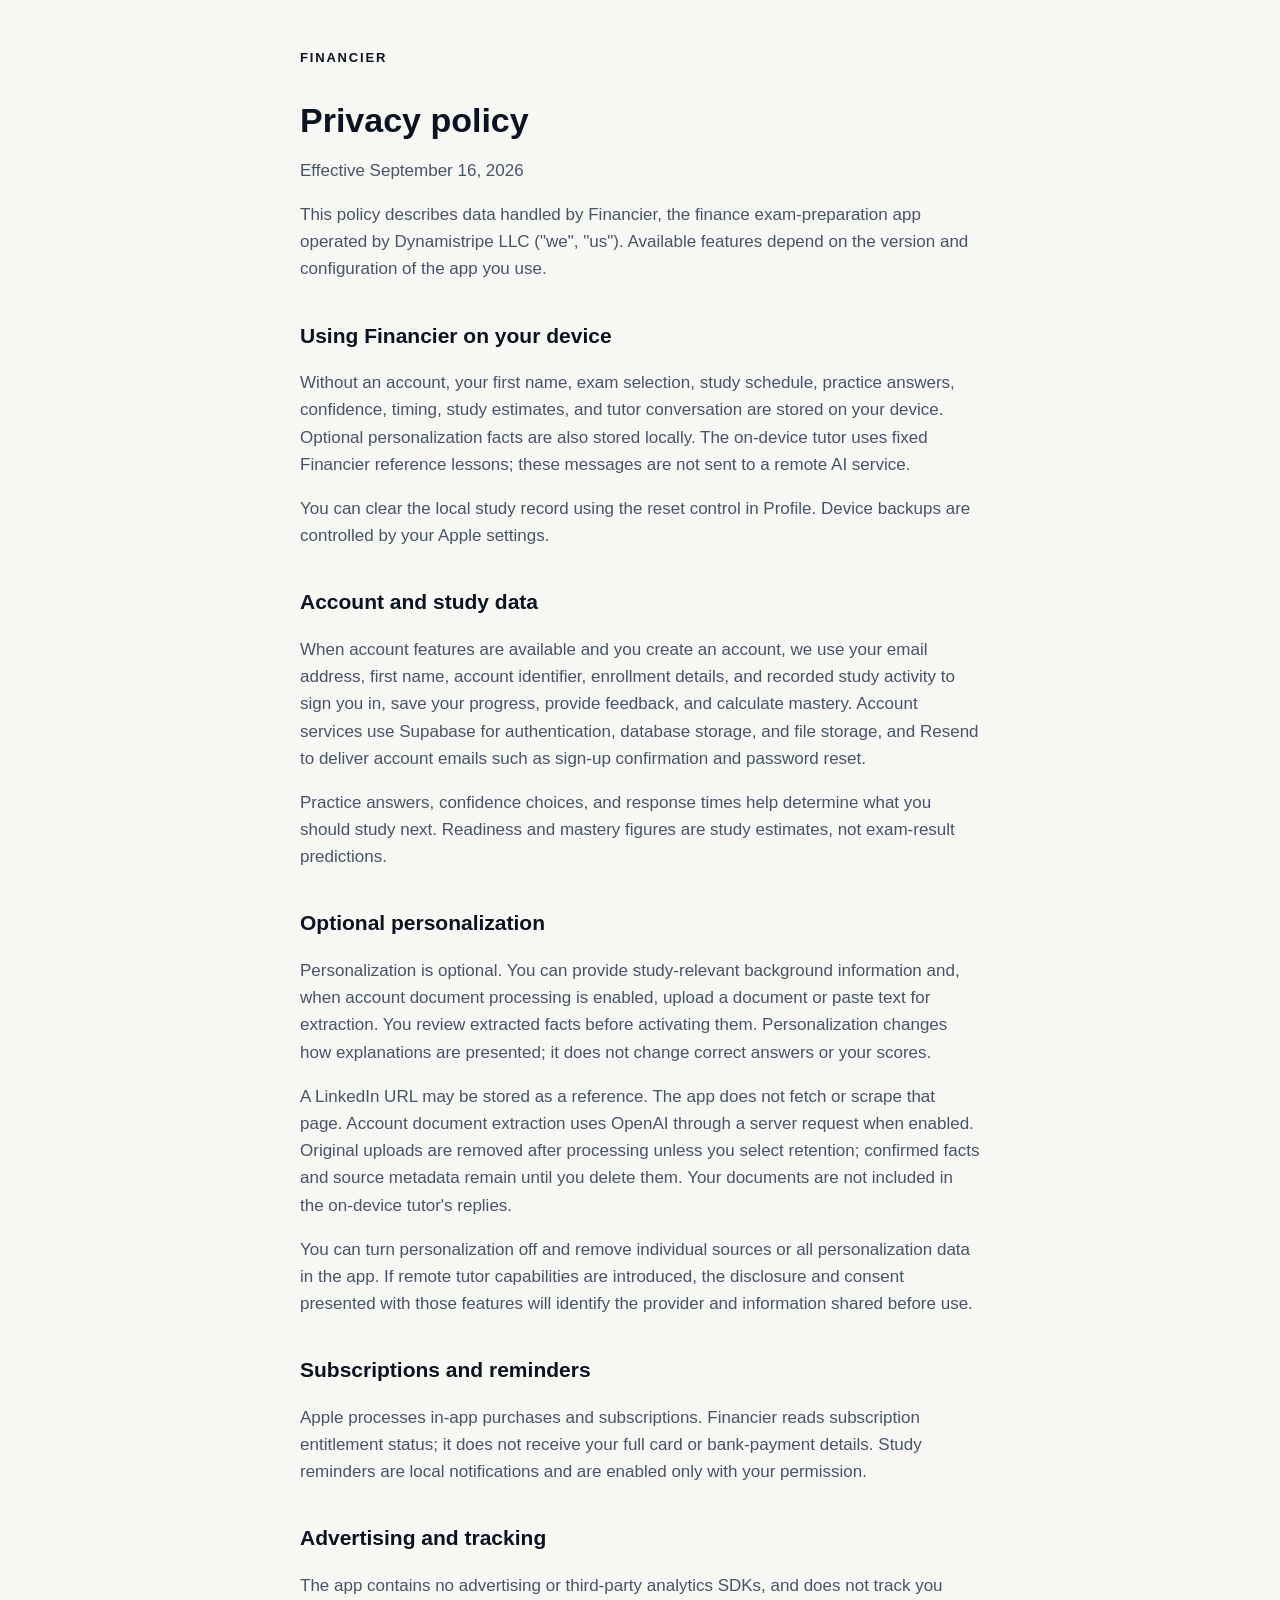
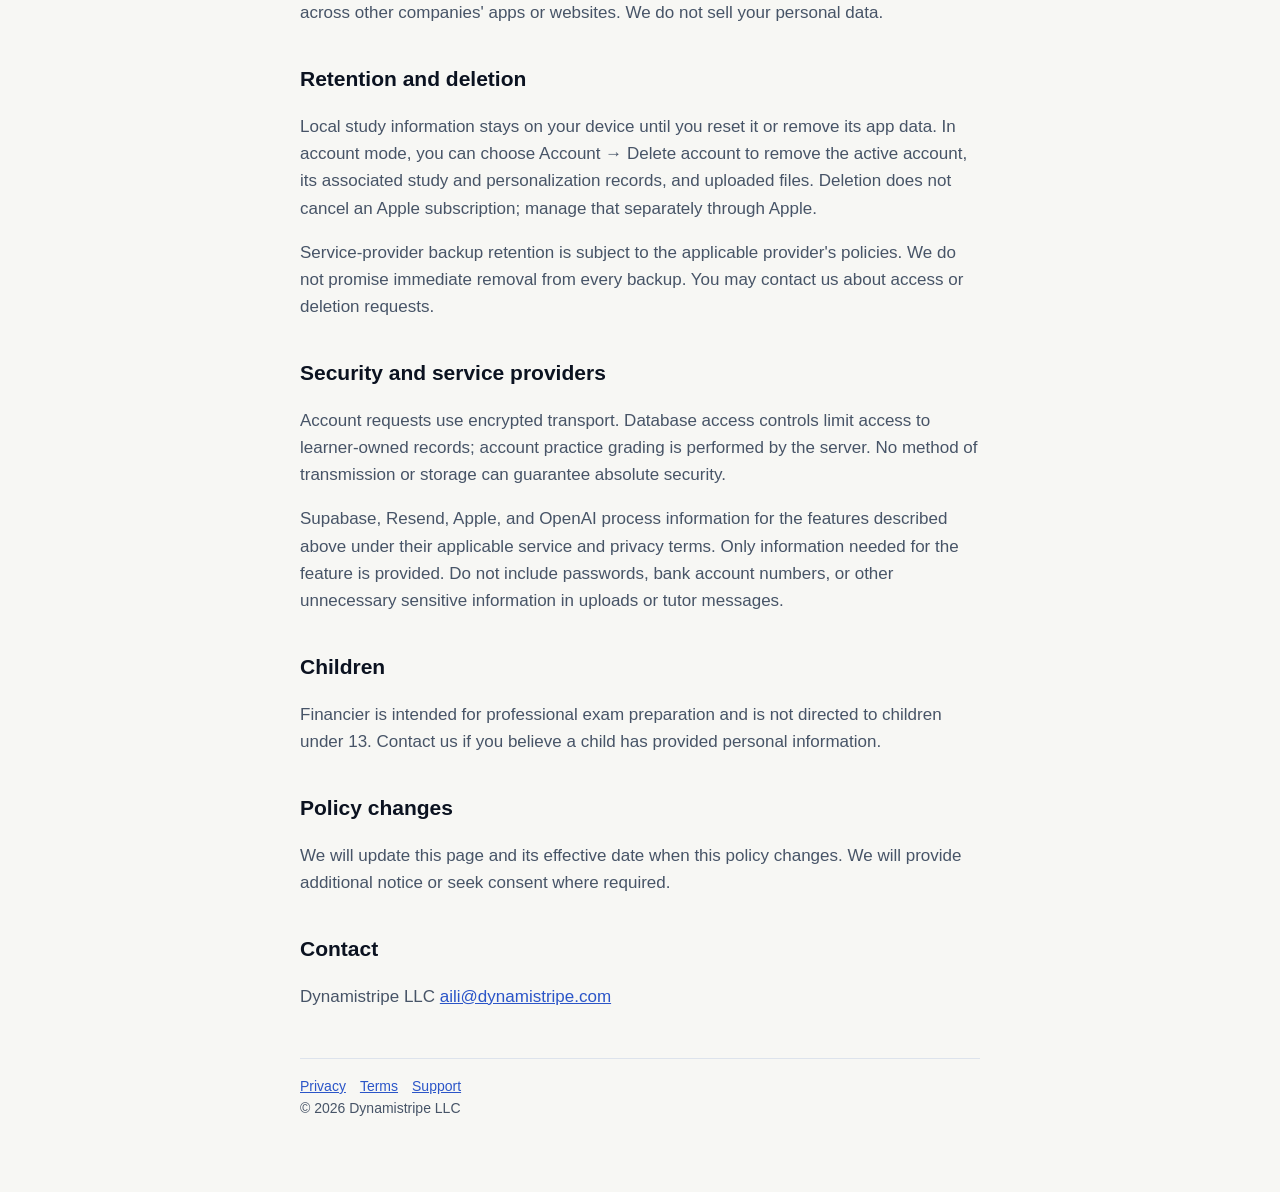
==== privacy/index.html @ 2505d35f "Publish Financier privacy, terms, support, and account email pages" ====
<!doctype html>
<html lang="en"><head><meta charset="utf-8"><meta name="viewport" content="width=device-width,initial-scale=1">
<title>Privacy policy · Financier</title><link rel="stylesheet" href="../style.css"></head>
<body><main><header><a href="../">FINANCIER</a></header>
<h1>Privacy policy</h1>
<p>Effective September 16, 2026</p>
<p>This policy describes data handled by Financier, the finance exam-preparation app
operated by Dynamistripe LLC ("we", "us"). Available features depend on the version and
configuration of the app you use.</p>
<h2>Using Financier on your device</h2>
<p>Without an account, your first name, exam selection, study schedule, practice answers,
confidence, timing, study estimates, and tutor conversation are stored on your device.
Optional personalization facts are also stored locally. The on-device tutor uses fixed
Financier reference lessons; these messages are not sent to a remote AI service.</p>
<p>You can clear the local study record using the reset control in Profile. Device backups
are controlled by your Apple settings.</p>
<h2>Account and study data</h2>
<p>When account features are available and you create an account, we use your email
address, first name, account identifier, enrollment details, and recorded study activity to sign you
in, save your progress, provide feedback, and calculate mastery. Account services use
Supabase for authentication, database storage, and file storage, and Resend to deliver
account emails such as sign-up confirmation and password reset.</p>
<p>Practice answers, confidence choices, and response times help determine what you should
study next. Readiness and mastery figures are study estimates, not exam-result
predictions.</p>
<h2>Optional personalization</h2>
<p>Personalization is optional. You can provide study-relevant background information and,
when account document processing is enabled, upload a document or paste text for
extraction. You review extracted facts before activating them. Personalization changes
how explanations are presented; it does not change correct answers or your scores.</p>
<p>A LinkedIn URL may be stored as a reference. The app does not fetch or scrape that page.
Account document extraction uses OpenAI through a server request when enabled. Original
uploads are removed after processing unless you select retention; confirmed facts and
source metadata remain until you delete them. Your documents are not included in the
on-device tutor's replies.</p>
<p>You can turn personalization off and remove individual sources or all personalization
data in the app. If remote tutor capabilities are introduced, the disclosure and consent
presented with those features will identify the provider and information shared before
use.</p>
<h2>Subscriptions and reminders</h2>
<p>Apple processes in-app purchases and subscriptions. Financier reads subscription
entitlement status; it does not receive your full card or bank-payment details. Study
reminders are local notifications and are enabled only with your permission.</p>
<h2>Advertising and tracking</h2>
<p>The app contains no advertising or third-party analytics SDKs, and does not track you
across other companies' apps or websites. We do not sell your personal data.</p>
<h2>Retention and deletion</h2>
<p>Local study information stays on your device until you reset it or remove its app data.
In account mode, you can choose Account → Delete account to remove the active account,
its associated study and personalization records, and uploaded files. Deletion does not
cancel an Apple subscription; manage that separately through Apple.</p>
<p>Service-provider backup retention is subject to the applicable provider's policies. We
do not promise immediate removal from every backup. You may contact us about access or
deletion requests.</p>
<h2>Security and service providers</h2>
<p>Account requests use encrypted transport. Database access controls limit access to
learner-owned records; account practice grading is performed by the server. No method of
transmission or storage can guarantee absolute security.</p>
<p>Supabase, Resend, Apple, and OpenAI process information for the features described above under
their applicable service and privacy terms. Only information needed for the feature is
provided. Do not include passwords, bank account numbers, or other unnecessary sensitive
information in uploads or tutor messages.</p>
<h2>Children</h2>
<p>Financier is intended for professional exam preparation and is not directed to children
under 13. Contact us if you believe a child has provided personal information.</p>
<h2>Policy changes</h2>
<p>We will update this page and its effective date when this policy changes. We will
provide additional notice or seek consent where required.</p>
<h2>Contact</h2>
<p>Dynamistripe LLC <a href="mailto:aili@dynamistripe.com">aili@dynamistripe.com</a></p>
<footer><a href="../privacy/">Privacy</a><a href="../terms/">Terms</a><a href="../support/">Support</a><br>© 2026 Dynamistripe LLC</footer>
</main></body></html>
---- style.css ----
:root{--bg:#F7F7F4;--ink:#0B1220;--muted:#475467;--rule:#DDE3EC;--link:#2B55C8}
@media (prefers-color-scheme:dark){:root{--bg:#101315;--ink:#F2F5FA;--muted:#B3BECD;--rule:#2A313D;--link:#8FACFF}}
*{box-sizing:border-box}body{margin:0;background:var(--bg);color:var(--ink);font:17px/1.6 -apple-system,BlinkMacSystemFont,"Helvetica Neue",Arial,sans-serif;padding:0 20px}
main{max-width:680px;margin:0 auto;padding-block:48px 72px}
header{display:flex;gap:10px;align-items:center;margin-bottom:32px;font-weight:700;letter-spacing:.14em;font-size:13px}
header a{color:var(--ink);text-decoration:none}
h1{font-size:34px;line-height:1.15;margin:0 0 8px}h2{font-size:21px;margin:36px 0 8px}
p,li{color:var(--muted)}a{color:var(--link)}footer{margin-top:48px;padding-top:16px;border-top:1px solid var(--rule);font-size:14px;color:var(--muted)}
footer a{margin-right:14px}
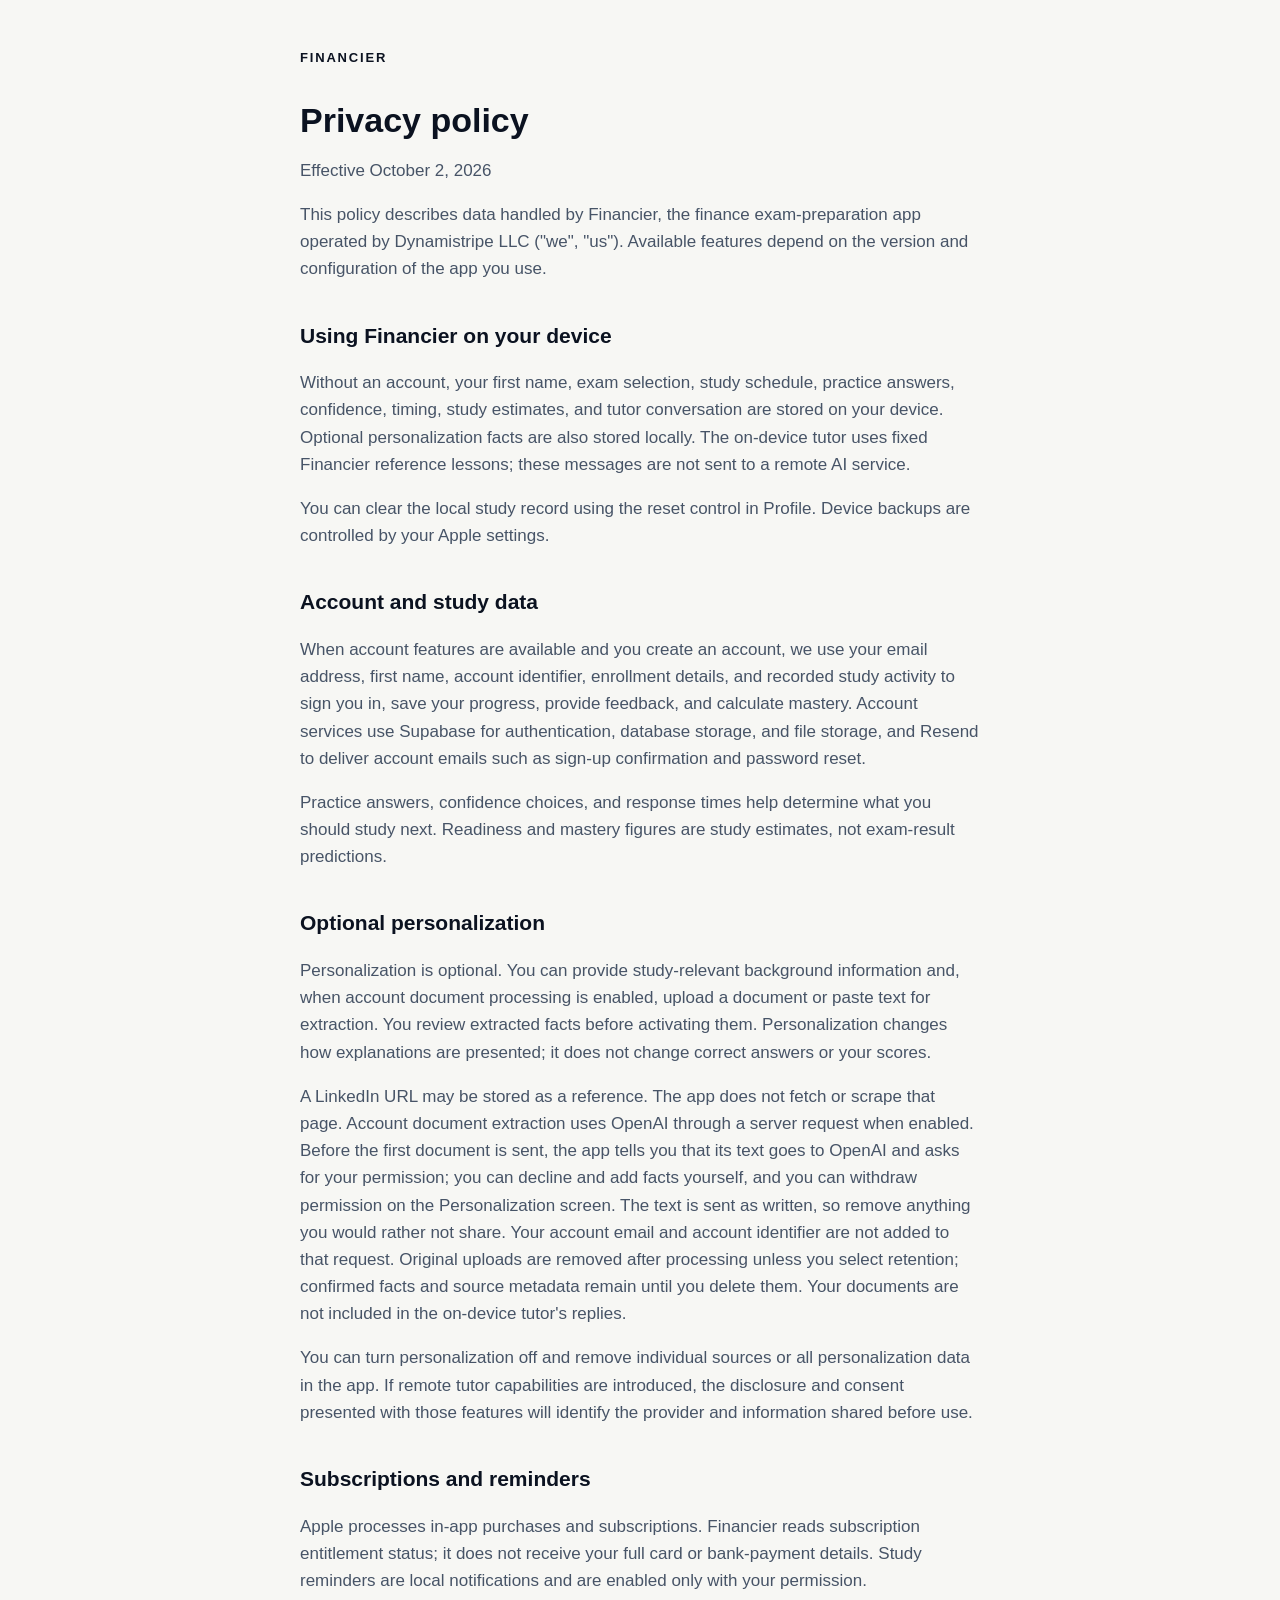
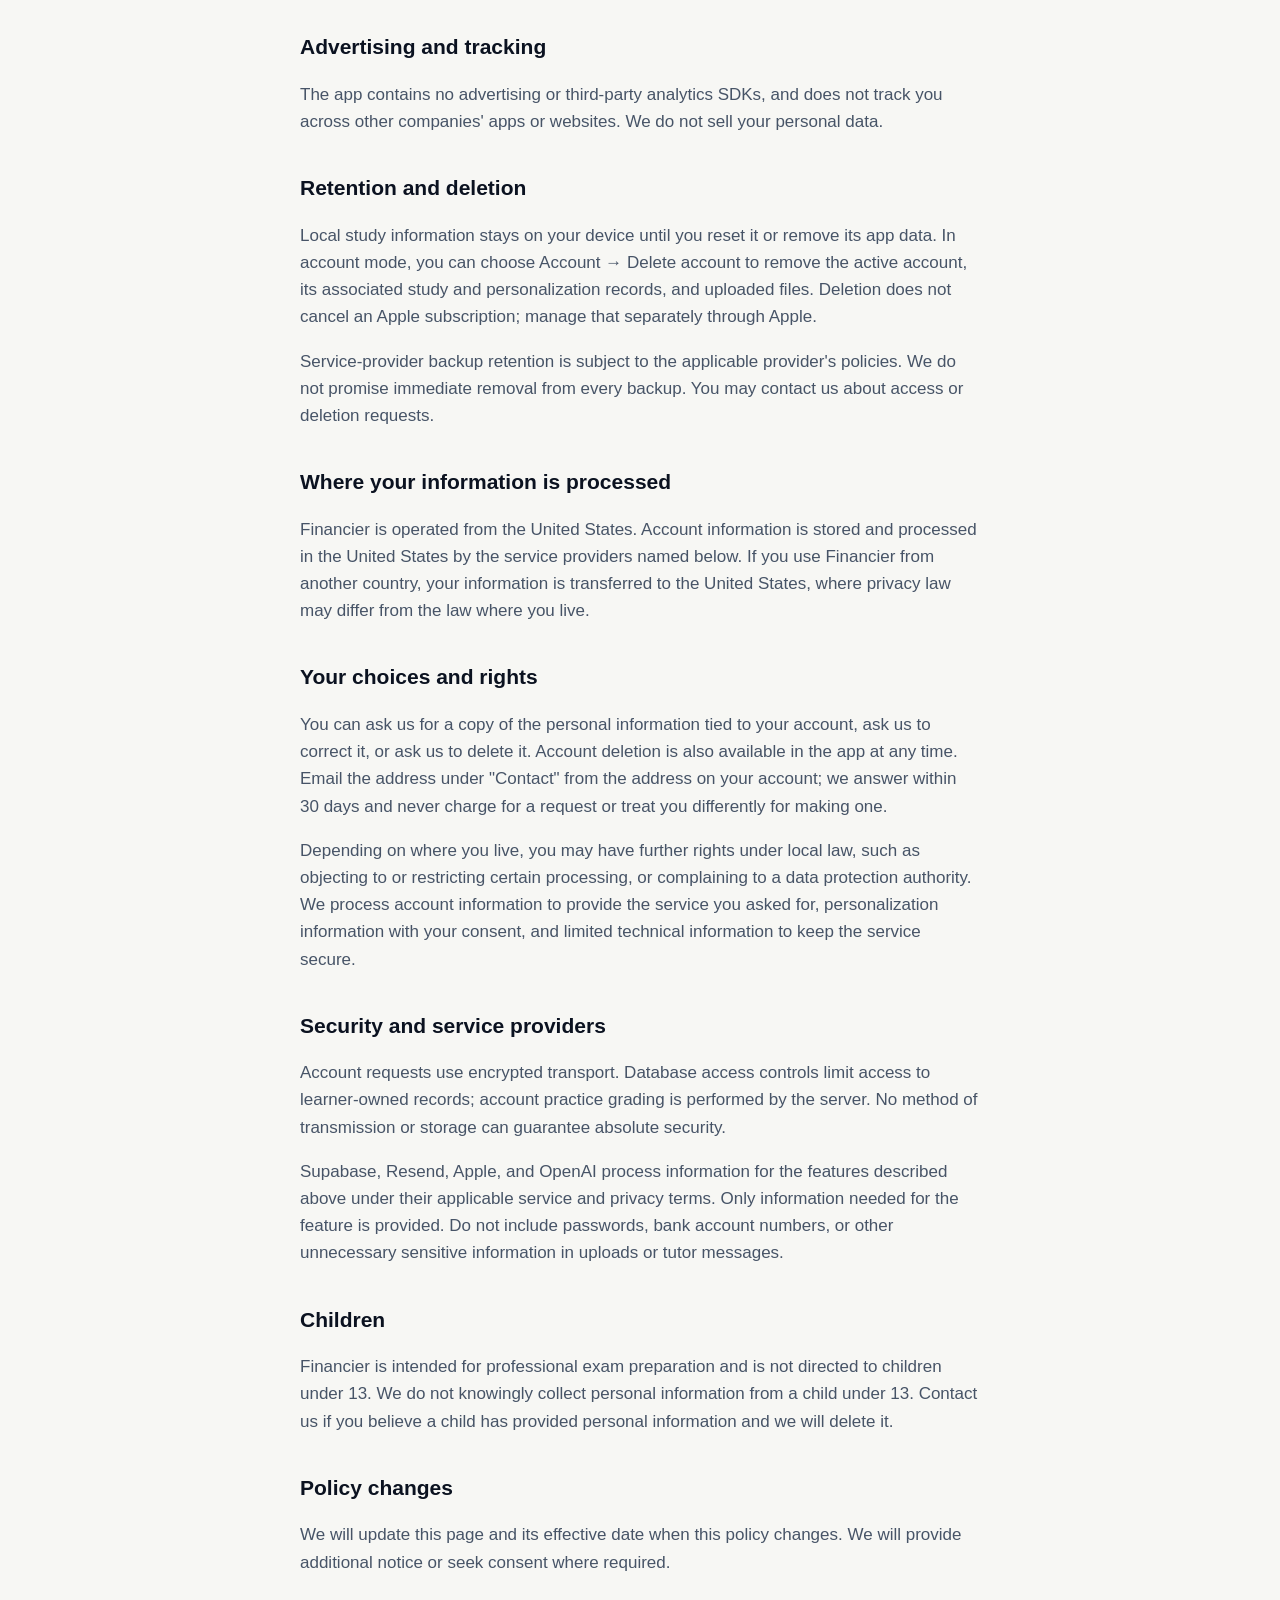
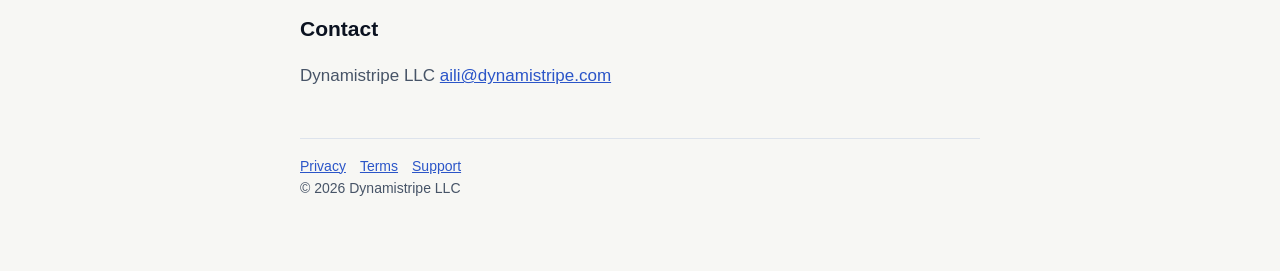
==== commit f225694b: "Publish the October 2, 2026 terms and privacy policy Terms: who can use the app, educational use, li" ====
--- a/privacy/index.html
+++ b/privacy/index.html
@@ -3,7 +3,7 @@
 <title>Privacy policy · Financier</title><link rel="stylesheet" href="../style.css"></head>
 <body><main><header><a href="../">FINANCIER</a></header>
 <h1>Privacy policy</h1>
-<p>Effective September 16, 2026</p>
+<p>Effective October 2, 2026</p>
 <p>This policy describes data handled by Financier, the finance exam-preparation app
 operated by Dynamistripe LLC ("we", "us"). Available features depend on the version and
 configuration of the app you use.</p>
@@ -29,7 +29,11 @@
 extraction. You review extracted facts before activating them. Personalization changes
 how explanations are presented; it does not change correct answers or your scores.</p>
 <p>A LinkedIn URL may be stored as a reference. The app does not fetch or scrape that page.
-Account document extraction uses OpenAI through a server request when enabled. Original
+Account document extraction uses OpenAI through a server request when enabled. Before the
+first document is sent, the app tells you that its text goes to OpenAI and asks for your
+permission; you can decline and add facts yourself, and you can withdraw permission on the
+Personalization screen. The text is sent as written, so remove anything you would rather
+not share. Your account email and account identifier are not added to that request. Original
 uploads are removed after processing unless you select retention; confirmed facts and
 source metadata remain until you delete them. Your documents are not included in the
 on-device tutor's replies.</p>
@@ -52,6 +56,22 @@
 <p>Service-provider backup retention is subject to the applicable provider's policies. We
 do not promise immediate removal from every backup. You may contact us about access or
 deletion requests.</p>
+<h2>Where your information is processed</h2>
+<p>Financier is operated from the United States. Account information is stored
+and processed in the United States by the service providers named below. If you
+use Financier from another country, your information is transferred to the
+United States, where privacy law may differ from the law where you live.</p>
+<h2>Your choices and rights</h2>
+<p>You can ask us for a copy of the personal information tied to your account, ask
+us to correct it, or ask us to delete it. Account deletion is also available in
+the app at any time. Email the address under "Contact" from the address on your
+account; we answer within 30 days and never charge for a request or treat you
+differently for making one.</p>
+<p>Depending on where you live, you may have further rights under local law, such
+as objecting to or restricting certain processing, or complaining to a data
+protection authority. We process account information to provide the service
+you asked for, personalization information with your consent, and limited
+technical information to keep the service secure.</p>
 <h2>Security and service providers</h2>
 <p>Account requests use encrypted transport. Database access controls limit access to
 learner-owned records; account practice grading is performed by the server. No method of
@@ -62,7 +82,8 @@
 information in uploads or tutor messages.</p>
 <h2>Children</h2>
 <p>Financier is intended for professional exam preparation and is not directed to children
-under 13. Contact us if you believe a child has provided personal information.</p>
+under 13. We do not knowingly collect personal information from a child under 13. Contact
+us if you believe a child has provided personal information and we will delete it.</p>
 <h2>Policy changes</h2>
 <p>We will update this page and its effective date when this policy changes. We will
 provide additional notice or seek consent where required.</p>
